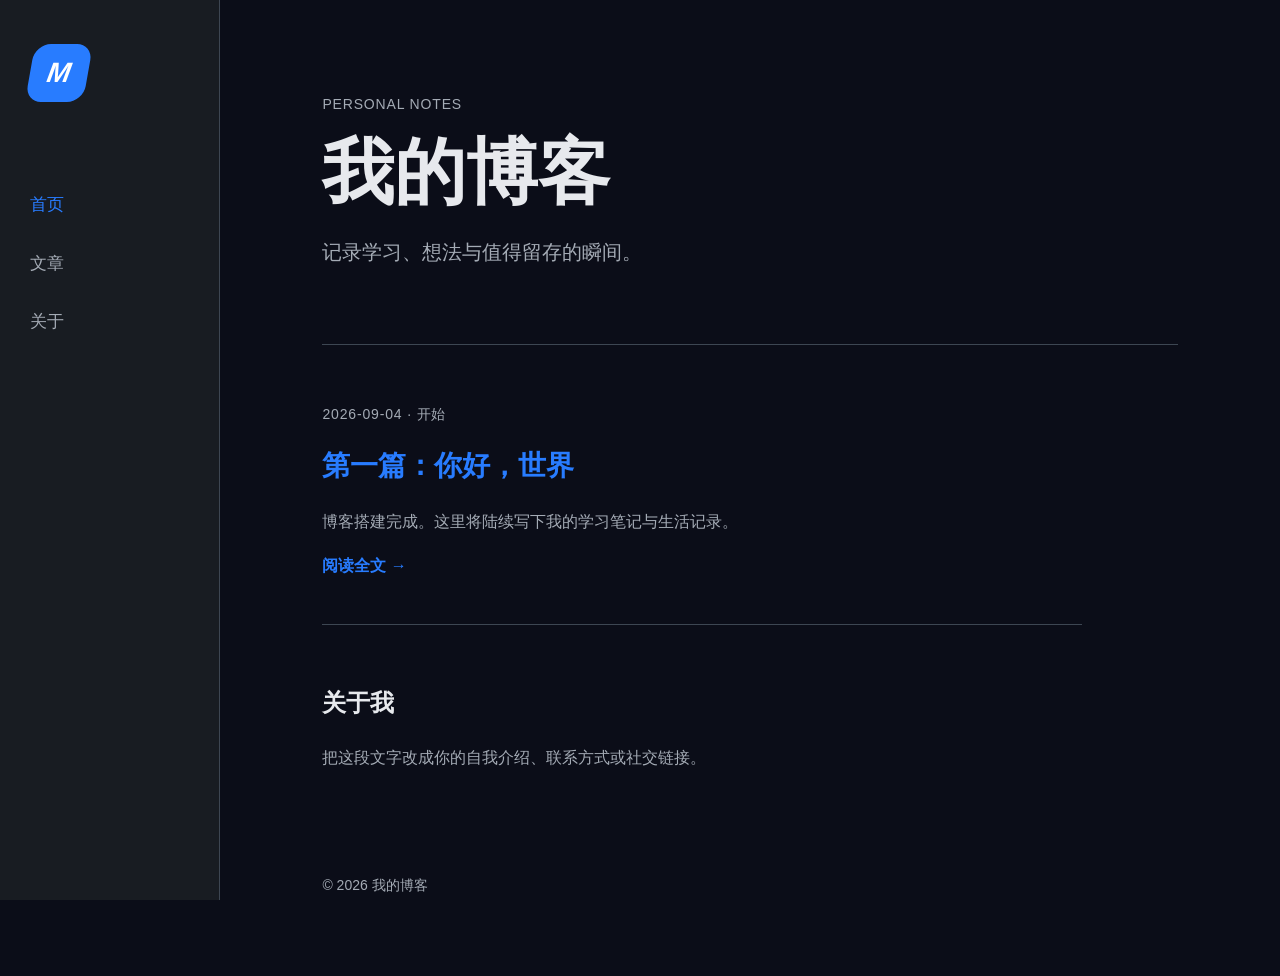
==== index.html @ 54501683 "Add files via upload" ====
<!doctype html>
<html lang="zh-CN">
  <head>
    <meta charset="UTF-8" />
    <meta name="viewport" content="width=device-width, initial-scale=1.0" />
    <meta name="description" content="我的个人博客" />
    <title>我的博客</title>
    <link rel="stylesheet" href="style.css" />
  </head>
  <body>
    <aside class="sidebar">
      <a class="brand" href="index.html" aria-label="首页">M</a>
      <nav aria-label="站点导航">
        <a class="active" href="index.html">首页</a>
        <a href="#posts">文章</a>
        <a href="#about">关于</a>
      </nav>
    </aside>
    <main>
      <header class="hero">
        <p class="eyebrow">PERSONAL NOTES</p>
        <h1>我的博客</h1>
        <p>记录学习、想法与值得留存的瞬间。</p>
      </header>
      <section id="posts" class="posts" aria-label="最新文章">
        <article>
          <p class="meta">2026-09-04 · 开始</p>
          <h2><a href="posts/hello.html">第一篇：你好，世界</a></h2>
          <p>博客搭建完成。这里将陆续写下我的学习笔记与生活记录。</p>
          <a class="read-more" href="posts/hello.html">阅读全文 →</a>
        </article>
      </section>
      <section id="about" class="about">
        <h2>关于我</h2>
        <p>把这段文字改成你的自我介绍、联系方式或社交链接。</p>
      </section>
      <footer>© 2026 我的博客</footer>
    </main>
  </body>
</html>
---- style.css ----
:root { --bg:#0b0d18; --panel:#181c22; --line:#3d4652; --text:#e7e9ed; --muted:#a4abb5; --accent:#287cff; }
* { box-sizing:border-box; }
body { margin:0; background:var(--bg); color:var(--text); font-family:-apple-system,BlinkMacSystemFont,"PingFang SC","Microsoft YaHei",sans-serif; line-height:1.8; }
.sidebar { position:fixed; inset:0 auto 0 0; width:220px; background:var(--panel); border-right:1px solid var(--line); padding:44px 30px; }
.brand { display:grid; place-items:center; width:58px; height:58px; color:white; text-decoration:none; font-weight:800; font-size:28px; font-style:italic; background:var(--accent); border-radius:16px; transform:skew(-10deg); }
nav { display:grid; gap:12px; margin-top:80px; } nav a { color:var(--muted); text-decoration:none; font-size:17px; padding:8px 0; } nav a:hover,nav a.active { color:var(--accent); }
main { margin-left:220px; min-height:100vh; padding:78px clamp(32px,8vw,150px); max-width:1240px; }
.hero { border-bottom:1px solid var(--line); padding-bottom:54px; }.eyebrow,.meta { color:var(--muted); font-size:14px; letter-spacing:.06em; }.hero h1 { margin:8px 0; font-size:clamp(42px,6vw,72px); line-height:1.15; }.hero p:last-child { color:var(--muted); font-size:20px; }
.posts { max-width:760px; }.posts article { padding:43px 0; border-bottom:1px solid var(--line); }.posts h2 { margin:6px 0 12px; font-size:28px; }.posts h2 a,.read-more,.back { color:var(--accent); text-decoration:none; }.posts p { color:var(--muted); }.read-more { font-weight:600; }.about { margin-top:56px; max-width:680px; }.about p { color:var(--muted); } footer { margin-top:100px; color:var(--muted); font-size:14px; }.article-page { max-width:800px; }.article-page h1 { font-size:clamp(36px,5vw,58px); line-height:1.2; margin:12px 0 20px; }.article-page .lead { font-size:22px; color:var(--muted); }.article-page h2 { margin-top:48px; }
@media (max-width:700px) { .sidebar { position:static; width:auto; display:flex; align-items:center; gap:30px; padding:20px 24px; border-right:0; border-bottom:1px solid var(--line); }.brand { width:42px; height:42px; font-size:21px; border-radius:12px; } nav { display:flex; gap:20px; margin:0; } nav a { font-size:15px; } main { margin:0; padding:50px 24px; } }
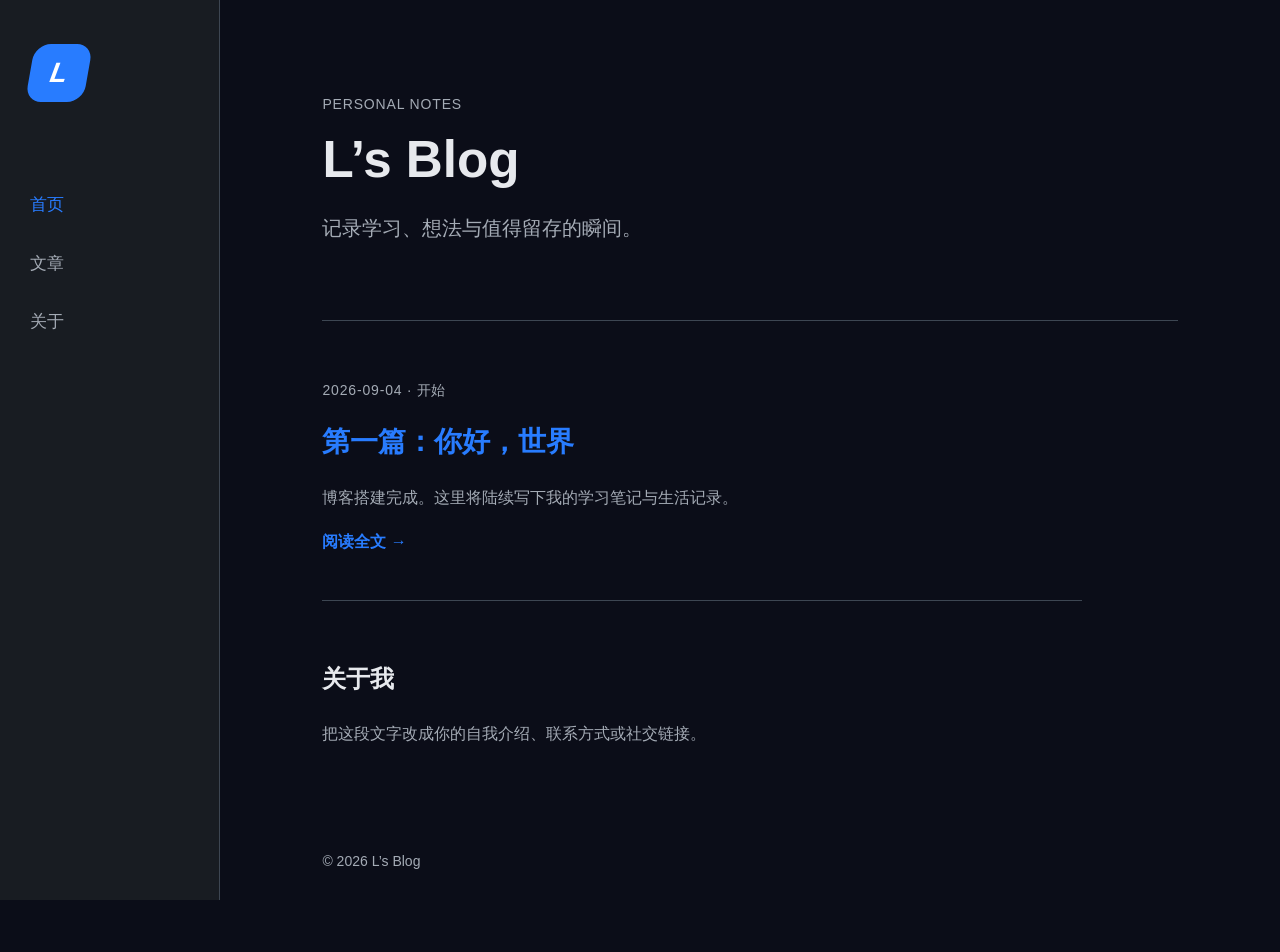
==== commit 2433dd26: "Update index.html 只改了博客名和头像处字母  截图里的中文可以分两类： - 可以先不动、不影响使用：   - content="我的个人博客"：给搜索引擎看的简介，不会直接显" ====
--- a/index.html
+++ b/index.html
@@ -4,12 +4,12 @@
     <meta charset="UTF-8" />
     <meta name="viewport" content="width=device-width, initial-scale=1.0" />
     <meta name="description" content="我的个人博客" />
-    <title>我的博客</title>
+    <title>L’s Blog</title>
     <link rel="stylesheet" href="style.css" />
   </head>
   <body>
     <aside class="sidebar">
-      <a class="brand" href="index.html" aria-label="首页">M</a>
+      <a class="brand" href="index.html" aria-label="首页">L</a>
       <nav aria-label="站点导航">
         <a class="active" href="index.html">首页</a>
         <a href="#posts">文章</a>
@@ -19,7 +19,7 @@
     <main>
       <header class="hero">
         <p class="eyebrow">PERSONAL NOTES</p>
-        <h1>我的博客</h1>
+        <h1>L’s Blog</h1>
         <p>记录学习、想法与值得留存的瞬间。</p>
       </header>
       <section id="posts" class="posts" aria-label="最新文章">
@@ -34,7 +34,7 @@
         <h2>关于我</h2>
         <p>把这段文字改成你的自我介绍、联系方式或社交链接。</p>
       </section>
-      <footer>© 2026 我的博客</footer>
+      <footer>© 2026 L’s Blog</footer>
     </main>
   </body>
 </html>
--- a/style.css
+++ b/style.css
@@ -5,6 +5,6 @@
 .brand { display:grid; place-items:center; width:58px; height:58px; color:white; text-decoration:none; font-weight:800; font-size:28px; font-style:italic; background:var(--accent); border-radius:16px; transform:skew(-10deg); }
 nav { display:grid; gap:12px; margin-top:80px; } nav a { color:var(--muted); text-decoration:none; font-size:17px; padding:8px 0; } nav a:hover,nav a.active { color:var(--accent); }
 main { margin-left:220px; min-height:100vh; padding:78px clamp(32px,8vw,150px); max-width:1240px; }
-.hero { border-bottom:1px solid var(--line); padding-bottom:54px; }.eyebrow,.meta { color:var(--muted); font-size:14px; letter-spacing:.06em; }.hero h1 { margin:8px 0; font-size:clamp(42px,6vw,72px); line-height:1.15; }.hero p:last-child { color:var(--muted); font-size:20px; }
-.posts { max-width:760px; }.posts article { padding:43px 0; border-bottom:1px solid var(--line); }.posts h2 { margin:6px 0 12px; font-size:28px; }.posts h2 a,.read-more,.back { color:var(--accent); text-decoration:none; }.posts p { color:var(--muted); }.read-more { font-weight:600; }.about { margin-top:56px; max-width:680px; }.about p { color:var(--muted); } footer { margin-top:100px; color:var(--muted); font-size:14px; }.article-page { max-width:800px; }.article-page h1 { font-size:clamp(36px,5vw,58px); line-height:1.2; margin:12px 0 20px; }.article-page .lead { font-size:22px; color:var(--muted); }.article-page h2 { margin-top:48px; }
+.hero { border-bottom:1px solid var(--line); padding-bottom:54px; }.eyebrow,.meta { color:var(--muted); font-size:14px; letter-spacing:.06em; }.hero h1 { margin:8px 0; font-size:clamp(32px,4vw,52px); line-height:1.15; }.hero p:last-child { color:var(--muted); font-size:20px; }
+.posts { max-width:760px; }.posts article { padding:43px 0; border-bottom:1px solid var(--line); }.posts h2 { margin:6px 0 12px; font-size:28px; }.posts h2 a,.read-more,.back { color:var(--accent); text-decoration:none; }.posts p { color:var(--muted); }.read-more { font-weight:600; }.about { margin-top:56px; max-width:680px; }.about p { color:var(--muted); } footer { margin-top:100px; color:var(--muted); font-size:14px; }.article-page { max-width:800px; }.article-page h1 { font-size:clamp(30px,4vw,42px); line-height:1.2; margin:12px 0 20px; }.article-page .lead { font-size:22px; color:var(--muted); }.article-page h2 { margin-top:48px; }
 @media (max-width:700px) { .sidebar { position:static; width:auto; display:flex; align-items:center; gap:30px; padding:20px 24px; border-right:0; border-bottom:1px solid var(--line); }.brand { width:42px; height:42px; font-size:21px; border-radius:12px; } nav { display:flex; gap:20px; margin:0; } nav a { font-size:15px; } main { margin:0; padding:50px 24px; } }
